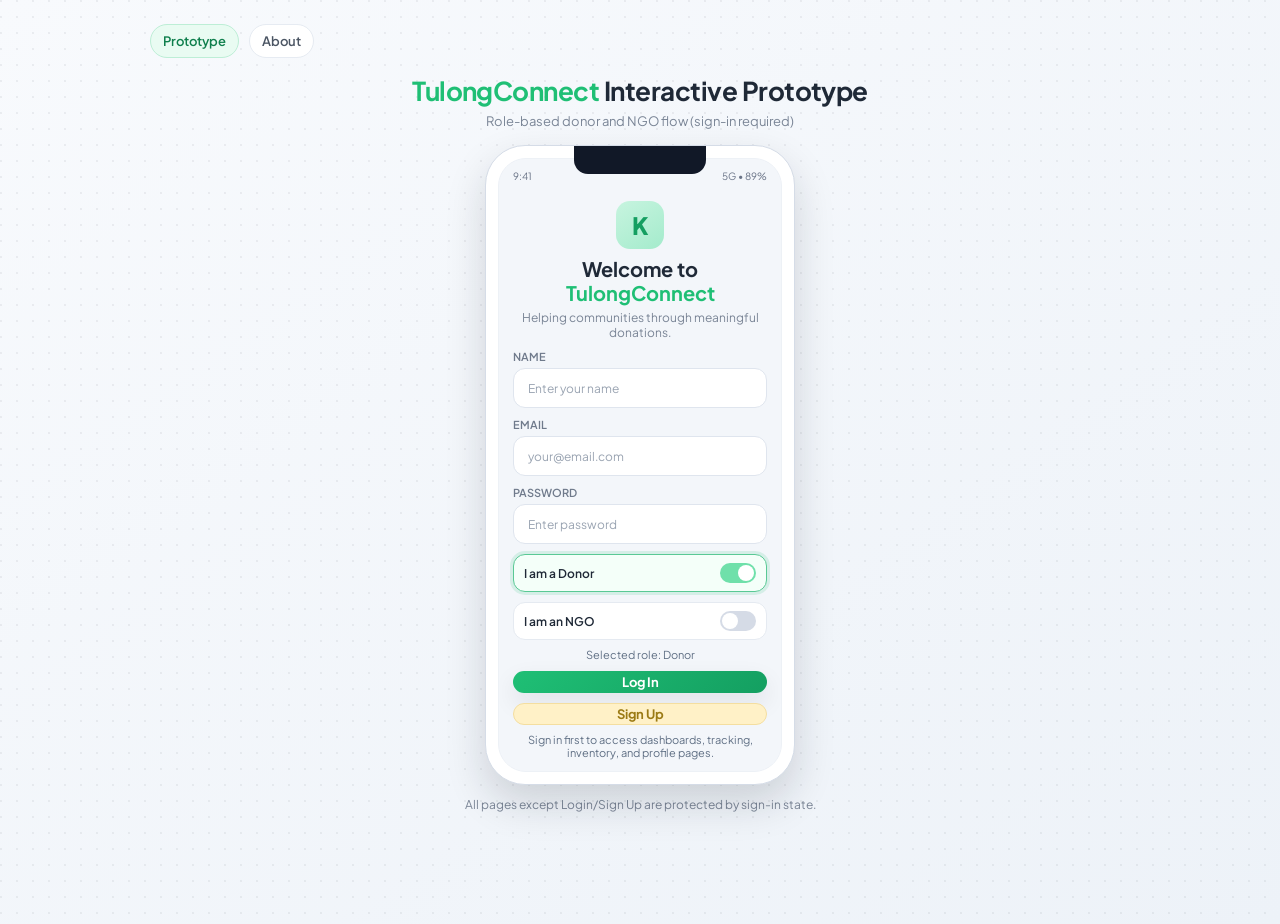
==== index.html @ 1cb025cc "Add files via upload" ====
<!DOCTYPE html>
<html lang="en">
<head>
  <meta charset="UTF-8" />
  <meta name="viewport" content="width=device-width, initial-scale=1.0" />
  <title>TulongConnect Prototype</title>
  <link rel="preconnect" href="https://fonts.googleapis.com" />
  <link rel="preconnect" href="https://fonts.gstatic.com" crossorigin />
  <link href="https://fonts.googleapis.com/css2?family=Plus+Jakarta+Sans:wght@400;500;600;700;800&display=swap" rel="stylesheet" />
  <link rel="stylesheet" href="./style.css" />
</head>
<body>
  <main class="page">
    <div class="top-links">
      <a class="chip active" href="./index.html">Prototype</a>
      <a class="chip" href="./about.html">About</a>
    </div>

    <div class="title">
      <h1><span class="brand">TulongConnect</span> Interactive Prototype</h1>
      <p>Role-based donor and NGO flow (sign-in required)</p>
    </div>

    <section class="stage">
      <div class="phone">
        <div class="screen-wrap">
          <div class="status"><span>9:41</span><span>5G • 89%</span></div>

          <section class="screen active" id="login">
            <div class="header">
              <div class="logo">K</div>
              <h2 class="h2">Welcome to <span class="brand">TulongConnect</span></h2>
              <p class="sub">Helping communities through meaningful donations.</p>
            </div>
            <div class="input"><label>NAME</label><div class="field"><input class="field-input" type="text" placeholder="Enter your name" /></div></div>
            <div class="input"><label>EMAIL</label><div class="field"><input class="field-input" type="email" placeholder="your@email.com" /></div></div>
            <div class="input"><label>PASSWORD</label><div class="field"><input class="field-input" type="password" placeholder="Enter password" /></div></div>
            <a class="toggle-row role-toggle active-role" data-role="donor"><span style="font-size:12px;font-weight:600">I am a Donor</span><span class="switch"></span></a>
            <a class="toggle-row role-toggle" data-role="ngo"><span style="font-size:12px;font-weight:600">I am an NGO</span><span class="switch"></span></a>
            <p class="role-note" id="role-note">Selected role: Donor</p>
            <a class="btn btn-green" id="login-submit">Log In</a>
            <a class="btn btn-yellow nav" data-to="signup">Sign Up</a>
            <p class="role-note">Sign in first to access dashboards, tracking, inventory, and profile pages.</p>
          </section>

          <section class="screen" id="signup">
            <div class="header">
              <div class="logo">+</div>
              <h2 class="h2">Create Account</h2>
              <p class="sub">Join as donor or NGO partner.</p>
            </div>
            <div class="input"><label>ORGANIZATION / FULL NAME</label><div class="field"><input class="field-input" type="text" placeholder="Enter details" /></div></div>
            <div class="input"><label>EMAIL</label><div class="field"><input class="field-input" type="email" placeholder="name@email.com" /></div></div>
            <div class="input"><label>PASSWORD</label><div class="field"><input class="field-input" type="password" placeholder="Create a password" /></div></div>
            <a class="btn btn-green" id="create-donor-account">Create as Donor</a>
            <a class="btn btn-yellow" id="create-ngo-account">Create as NGO</a>
            <a class="btn btn-pink nav" data-to="login">Back to Login</a>
          </section>

          <section class="screen" id="donor-dashboard">
            <div class="top-nav">
              <div><div class="subname">Welcome back, donor</div><div class="name">TulongConnect</div></div>
              <a class="icon nav" data-to="donation-history">📜</a>
            </div>
            <div class="search">🔎 <input class="field-input" type="search" placeholder="Search NGOs or campaigns" /></div>
            <div class="card">
              <div class="row-between"><h3 class="ngo-title">Hope Harbor Foundation</h3><span class="badge">Urgent</span></div>
              <p class="desc">Needs Food Packs and Hygiene Kits.</p>
              <div class="row-between"><span class="desc">Need: Food + Hygiene</span><a class="mini-btn nav" data-to="donation-builder">Donate</a></div>
            </div>
            <div class="card">
              <div class="row-between"><h3 class="ngo-title">CareBridge NGO</h3><span class="badge">Active</span></div>
              <p class="desc">Needs clothes and school supplies.</p>
              <div class="row-between"><span class="desc">Need: Clothes + School</span><a class="mini-btn nav" data-to="donation-builder">Donate</a></div>
            </div>
            <div class="split">
              <a class="btn btn-green nav" data-to="donation-builder">Plan Donation</a>
              <a class="btn btn-yellow nav" data-to="donation-history">Donation History</a>
            </div>
            <div class="bottom-nav">
              <a class="nav-item active nav" data-to="donor-dashboard"><span class="nav-dot">⌂</span><span>Home</span></a>
              <a class="nav-item nav" data-to="donation-history"><span class="nav-dot">♥</span><span>Donations</span></a>
              <a class="nav-item nav" data-to="donor-profile"><span class="nav-dot">◉</span><span>Profile</span></a>
            </div>
          </section>

          <section class="screen" id="donation-builder">
            <div class="top-nav"><div class="name" style="color:#1f2937">Plan Your Donation</div><a class="icon nav" data-to="donor-dashboard">↩</a></div>
            <div class="card">
              <strong style="font-size:12px">Choose NGO</strong>
              <div class="field" style="margin-top:8px"><select class="select-input"><option>Hope Harbor Foundation</option><option>CareBridge NGO</option><option>GreenEarth Relief</option><option>Hands of Care Network</option><option>Unity Outreach Alliance</option></select></div>
            </div>
            <div class="card">
              <strong style="font-size:12px">Categories and Quantity</strong>
              <div class="split" style="margin-top:8px">
                <div class="field"><select class="select-input"><option>Food Packs</option><option>Clothes</option><option>Medical Supplies</option><option>Hygiene Kits</option><option>School Supplies</option><option>Baby Essentials</option></select></div>
                <div class="field"><input class="field-input" type="number" min="1" placeholder="Qty" /></div>
              </div>
              <div class="split" style="margin-top:8px">
                <div class="field"><select class="select-input"><option>Medical Supplies</option><option>Food Packs</option><option>Clothes</option></select></div>
                <div class="field"><input class="field-input" type="number" min="1" placeholder="Qty" /></div>
              </div>
            </div>
            <div class="split">
              <a class="btn btn-yellow nav" data-to="donor-dashboard">Save Draft</a>
              <a class="btn btn-green nav" data-to="donation-history">Submit Donation</a>
            </div>
            <div class="bottom-nav">
              <a class="nav-item nav" data-to="donor-dashboard"><span class="nav-dot">⌂</span><span>Home</span></a>
              <a class="nav-item active nav" data-to="donation-history"><span class="nav-dot">♥</span><span>Donations</span></a>
              <a class="nav-item nav" data-to="donor-profile"><span class="nav-dot">◉</span><span>Profile</span></a>
            </div>
          </section>

          <section class="screen" id="donation-history">
            <div class="top-nav"><div class="name" style="color:#1f2937">Donation History</div><a class="icon nav" data-to="donor-dashboard">↩</a></div>
            <div class="card"><div class="row-between"><strong style="font-size:12px">Total Donations</strong><span class="badge">18 Records</span></div><p class="desc">Recipient, item category, and quantity per donation.</p></div>
            <div class="card"><div class="row-between"><strong style="font-size:11px">Hope Harbor Foundation</strong><span class="badge">Delivered</span></div><p class="desc">Food Packs x25, Hygiene Kits x12</p></div>
            <div class="card"><div class="row-between"><strong style="font-size:11px">CareBridge NGO</strong><span class="badge">In Transit</span></div><p class="desc">Clothes x15, School Supplies x20</p></div>
            <div class="card"><div class="row-between"><strong style="font-size:11px">GreenEarth Relief</strong><span class="badge">Pending</span></div><p class="desc">Medical Supplies x10, Baby Essentials x8</p></div>
            <div class="bottom-nav">
              <a class="nav-item nav" data-to="donor-dashboard"><span class="nav-dot">⌂</span><span>Home</span></a>
              <a class="nav-item active nav" data-to="donation-history"><span class="nav-dot">♥</span><span>Donations</span></a>
              <a class="nav-item nav" data-to="donor-profile"><span class="nav-dot">◉</span><span>Profile</span></a>
            </div>
          </section>

          <section class="screen" id="donor-profile">
            <div class="top-nav"><div class="name" style="color:#1f2937">Donor Profile</div><a class="icon nav logout" data-to="login">⎋</a></div>
            <div class="card"><div class="row-between"><strong style="font-size:13px">Jane Donor</strong><span class="badge">Verified</span></div><p class="desc">jane@email.com</p><p class="desc">Total Donations: 18 • Active: 2</p></div>
            <a class="btn btn-yellow nav" data-to="donation-history">My Donations</a>
            <a class="btn btn-green nav" data-to="donor-dashboard">Back Home</a>
            <div class="bottom-nav">
              <a class="nav-item nav" data-to="donor-dashboard"><span class="nav-dot">⌂</span><span>Home</span></a>
              <a class="nav-item nav" data-to="donation-history"><span class="nav-dot">♥</span><span>Donations</span></a>
              <a class="nav-item active nav" data-to="donor-profile"><span class="nav-dot">◉</span><span>Profile</span></a>
            </div>
          </section>

          <section class="screen" id="ngo-inventory">
            <div class="top-nav"><div class="name" style="color:#1f2937">NGO Inventory</div><a class="icon nav" data-to="ngo-donor-tracker">📊</a></div>
            <div class="card">
              <div class="item-row"><div class="item-icon">🍚</div><div><div class="item-name">Food Packs</div><div class="progress"><div class="fill" style="width:42%"></div></div></div><span class="badge">Low</span></div>
              <div class="item-row"><div class="item-icon">👕</div><div><div class="item-name">Clothes</div><div class="progress"><div class="fill" style="width:63%"></div></div></div><span class="badge">Med</span></div>
              <div class="item-row" style="margin-bottom:0"><div class="item-icon">🩺</div><div><div class="item-name">Medical Supplies</div><div class="progress"><div class="fill" style="width:31%"></div></div></div><span class="badge">Low</span></div>
            </div>
            <a class="btn btn-yellow nav" data-to="ngo-donor-tracker">View Donor Requests</a>
            <a class="btn btn-green nav" data-to="ngo-profile">Update Inventory</a>
            <div class="bottom-nav">
              <a class="nav-item active nav" data-to="ngo-inventory"><span class="nav-dot">⌂</span><span>Home</span></a>
              <a class="nav-item nav" data-to="ngo-donor-tracker"><span class="nav-dot">☰</span><span>Donors</span></a>
              <a class="nav-item nav" data-to="ngo-profile"><span class="nav-dot">◉</span><span>Profile</span></a>
            </div>
          </section>

          <section class="screen" id="ngo-donor-tracker">
            <div class="top-nav"><div class="name" style="color:#1f2937">Donor Requests</div><a class="icon nav" data-to="ngo-inventory">↩</a></div>
            <div class="card"><div class="row-between"><strong style="font-size:12px">Incoming Donations</strong><span class="badge">12 Active</span></div><p class="desc">Donor, pledged items, quantity, and status.</p></div>
            <div class="card"><div class="row-between"><strong style="font-size:11px">Jane Donor</strong><span class="badge">In Transit</span></div><p class="desc">Food Packs x25, Hygiene Kits x12</p></div>
            <div class="card"><div class="row-between"><strong style="font-size:11px">Alex Rivera</strong><span class="badge">Pending</span></div><p class="desc">Medical Supplies x10, Baby Essentials x8</p></div>
            <div class="card"><div class="row-between"><strong style="font-size:11px">Mia Santos</strong><span class="badge">Delivered</span></div><p class="desc">School Supplies x20, Clothes x15</p></div>
            <div class="bottom-nav">
              <a class="nav-item nav" data-to="ngo-inventory"><span class="nav-dot">⌂</span><span>Home</span></a>
              <a class="nav-item active nav" data-to="ngo-donor-tracker"><span class="nav-dot">☰</span><span>Donors</span></a>
              <a class="nav-item nav" data-to="ngo-profile"><span class="nav-dot">◉</span><span>Profile</span></a>
            </div>
          </section>

          <section class="screen" id="ngo-profile">
            <div class="top-nav"><div class="name" style="color:#1f2937">NGO Profile</div><a class="icon nav logout" data-to="login">⎋</a></div>
            <div class="card"><strong style="font-size:13px">Hope Harbor Foundation</strong><p class="desc">Manila, PH • 7 active campaigns</p></div>
            <a class="btn btn-green nav" data-to="ngo-inventory">Inventory</a>
            <a class="btn btn-yellow nav" data-to="ngo-donor-tracker">Donor Requests</a>
            <div class="bottom-nav">
              <a class="nav-item nav" data-to="ngo-inventory"><span class="nav-dot">⌂</span><span>Home</span></a>
              <a class="nav-item nav" data-to="ngo-donor-tracker"><span class="nav-dot">☰</span><span>Donors</span></a>
              <a class="nav-item active nav" data-to="ngo-profile"><span class="nav-dot">◉</span><span>Profile</span></a>
            </div>
          </section>
        </div>
      </div>
      <p class="hint">All pages except Login/Sign Up are protected by sign-in state.</p>
    </section>
  </main>

  <script>
    const screens = [...document.querySelectorAll(".screen")];
    const roleToggles = [...document.querySelectorAll(".role-toggle")];
    const roleNote = document.getElementById("role-note");
    const loginSubmit = document.getElementById("login-submit");
    const createDonorAccount = document.getElementById("create-donor-account");
    const createNgoAccount = document.getElementById("create-ngo-account");
    let selectedRole = "donor";
    let isAuthenticated = false;
    const publicScreens = new Set(["login", "signup"]);

    function setRole(role) {
      selectedRole = role;
      roleToggles.forEach((t) => t.classList.toggle("active-role", t.dataset.role === role));
      roleNote.textContent = `Selected role: ${role === "ngo" ? "NGO" : "Donor"}`;
    }

    function showScreen(id) {
      if (!isAuthenticated && !publicScreens.has(id)) id = "login";
      const target = document.getElementById(id);
      if (!target) return;
      screens.forEach((s) => s.classList.toggle("active", s === target));
    }

    document.querySelectorAll(".nav").forEach((item) => {
      item.addEventListener("click", (e) => {
        e.preventDefault();
        if (item.classList.contains("logout")) {
          isAuthenticated = false;
          setRole("donor");
        }
        showScreen(item.dataset.to);
      });
    });

    roleToggles.forEach((toggle) => {
      toggle.addEventListener("click", (e) => {
        e.preventDefault();
        setRole(toggle.dataset.role);
      });
    });

    loginSubmit.addEventListener("click", (e) => {
      e.preventDefault();
      isAuthenticated = true;
      showScreen(selectedRole === "ngo" ? "ngo-inventory" : "donor-dashboard");
    });

    createDonorAccount.addEventListener("click", (e) => {
      e.preventDefault();
      isAuthenticated = true;
      setRole("donor");
      showScreen("donor-dashboard");
    });

    createNgoAccount.addEventListener("click", (e) => {
      e.preventDefault();
      isAuthenticated = true;
      setRole("ngo");
      showScreen("ngo-inventory");
    });

    setRole("donor");
  </script>
</body>
</html>
---- style.css ----
:root {
  --green: #1fbf75;
  --green-dark: #149f61;
  --pink: #f35bb6;
  --pink-dark: #de41a1;
  --yellow-bg: #fff1c7;
  --yellow-border: #f4dea0;
  --bg: #f3f6fa;
  --text: #1f2937;
  --muted: #7a8596;
  --card: #fff;
  --line: #e6ebf2;
  --shadow-soft: 0 10px 24px rgba(17, 24, 39, 0.09);
  --shadow-phone: 0 18px 40px rgba(17, 24, 39, 0.16);
}

* { box-sizing: border-box; }

body {
  margin: 0;
  min-height: 100vh;
  font-family: "Plus Jakarta Sans", system-ui, -apple-system, Segoe UI, sans-serif;
  background:
    radial-gradient(circle at 1px 1px, rgba(15, 23, 42, 0.06) 1px, transparent 0) 0 0 / 16px 16px,
    linear-gradient(145deg, #f8fafd, #edf2f8);
  color: var(--text);
}

.page {
  width: min(980px, 92vw);
  margin: 24px auto 40px;
}

.top-links {
  display: flex;
  gap: 10px;
  margin-bottom: 16px;
}

.chip {
  text-decoration: none;
  border: 1px solid var(--line);
  padding: 8px 12px;
  border-radius: 999px;
  color: #4b5563;
  background: #fff;
  font-size: 13px;
  font-weight: 600;
}

.chip.active {
  color: #0f7f4d;
  background: #e9fbf2;
  border-color: #bdeed6;
}

.title {
  text-align: center;
  margin-bottom: 16px;
}

.title h1 {
  margin: 0;
  font-size: 26px;
  letter-spacing: -0.02em;
}

.title p {
  margin: 6px 0 0;
  color: var(--muted);
  font-size: 13px;
}

.brand { color: var(--green); }

.stage {
  width: min(100%, 420px);
  margin: 0 auto;
  text-align: center;
}

.phone {
  width: 310px;
  height: 640px;
  margin: 0 auto;
  border: 1.5px solid #d5dce7;
  border-radius: 40px;
  padding: 12px;
  background: #fff;
  box-shadow: var(--shadow-phone);
  position: relative;
  overflow: hidden;
  text-align: left;
}

.phone::before {
  content: "";
  position: absolute;
  top: 0;
  left: 50%;
  transform: translateX(-50%);
  width: 132px;
  height: 28px;
  border-radius: 0 0 14px 14px;
  background: #111827;
  z-index: 20;
}

.screen-wrap {
  width: 100%;
  height: 100%;
  border-radius: 28px;
  overflow: hidden;
  border: 1px solid #edf1f6;
  background: var(--bg);
  position: relative;
}

.status {
  height: 28px;
  font-size: 10px;
  color: #697386;
  display: flex;
  justify-content: space-between;
  align-items: flex-end;
  padding: 0 14px 5px;
}

.screen {
  position: absolute;
  inset: 28px 0 0;
  padding: 12px 14px;
  display: none;
  flex-direction: column;
  gap: 10px;
  height: calc(100% - 28px);
  animation: screenIn 0.22s ease;
}

.screen.active { display: flex; }

@keyframes screenIn {
  from { opacity: 0; transform: translateY(6px); }
  to { opacity: 1; transform: translateY(0); }
}

.top-nav,
.card {
  background: #fff;
  border: 1px solid var(--line);
  border-radius: 14px;
  box-shadow: var(--shadow-soft);
}

.top-nav {
  padding: 10px 12px;
  display: flex;
  justify-content: space-between;
  align-items: center;
}

.name { font-size: 14px; font-weight: 800; color: var(--green); }
.subname { font-size: 10px; color: var(--muted); }

.icon {
  width: 28px;
  height: 28px;
  border-radius: 10px;
  display: grid;
  place-items: center;
  background: #f0f5fb;
  border: 1px solid #e4ebf4;
  color: #5f6d82;
  text-decoration: none;
  font-size: 12px;
}

.header { text-align: center; margin-top: 2px; }
.logo {
  width: 48px;
  height: 48px;
  border-radius: 14px;
  display: grid;
  place-items: center;
  margin: 0 auto 8px;
  font-weight: 800;
  font-size: 24px;
  color: var(--green-dark);
  background: linear-gradient(145deg, #c7f4df, #a4ebcc);
}

.h2 { margin: 0; font-size: 20px; line-height: 1.2; }
.sub { margin: 5px 0 0; font-size: 12px; color: var(--muted); }

.input { display: flex; flex-direction: column; gap: 5px; }
.input label { font-size: 11px; font-weight: 600; color: #6f7a8b; }

.field,
.search {
  height: 40px;
  border-radius: 12px;
  border: 1px solid #dfe5ee;
  background: #fff;
  color: #9aa4b2;
  padding: 0 12px;
  display: flex;
  align-items: center;
  font-size: 12px;
}

.search {
  gap: 8px;
  border-color: #e3e8f0;
}

.field-input,
.select-input {
  width: 100%;
  height: 100%;
  border: none;
  outline: none;
  background: transparent;
  font: inherit;
  color: #334155;
}

.field-input::placeholder { color: #9aa4b2; }
.select-input { appearance: none; }

.toggle-row {
  border-radius: 12px;
  border: 1px solid #e5eaf1;
  background: #fff;
  padding: 8px 10px;
  display: flex;
  justify-content: space-between;
  align-items: center;
  text-decoration: none;
  color: inherit;
  cursor: pointer;
  transition: 0.2s ease;
}

.toggle-row:hover {
  border-color: #8adfba;
  box-shadow: 0 0 0 3px rgba(31, 191, 117, 0.12);
}

.toggle-row.active-role {
  border-color: #59c995;
  background: #f4fff9;
  box-shadow: 0 0 0 3px rgba(31, 191, 117, 0.14);
}

.switch {
  width: 36px;
  height: 20px;
  border-radius: 20px;
  background: #d5dbe6;
  position: relative;
}

.switch::after {
  content: "";
  width: 16px;
  height: 16px;
  border-radius: 50%;
  background: #fff;
  position: absolute;
  top: 2px;
  left: 2px;
}

.toggle-row.active-role .switch { background: #6fe0aa; }
.toggle-row.active-role .switch::after { left: 18px; }

.card { padding: 11px; }
.row-between { display: flex; justify-content: space-between; align-items: center; gap: 8px; }
.desc { margin: 4px 0; color: var(--muted); font-size: 11px; line-height: 1.35; }
.ngo-title { margin: 0; font-size: 12px; font-weight: 700; }

.badge {
  border-radius: 999px;
  padding: 4px 8px;
  font-size: 10px;
  font-weight: 700;
  color: #157247;
  background: #d6f5e6;
}

.btn,
.mini-btn,
.edit-btn,
.nav-item {
  text-decoration: none;
  cursor: pointer;
}

.btn {
  height: 42px;
  border-radius: 12px;
  display: flex;
  align-items: center;
  justify-content: center;
  font-size: 13px;
  font-weight: 700;
  border: none;
  color: #fff;
  box-shadow: var(--shadow-soft);
}

.btn-green { background: linear-gradient(135deg, var(--green), var(--green-dark)); }
.btn-pink { background: linear-gradient(135deg, var(--pink), var(--pink-dark)); }
.btn-yellow {
  background: var(--yellow-bg);
  color: #9b7a14;
  border: 1px solid var(--yellow-border);
  box-shadow: none;
}

.split { display: grid; grid-template-columns: 1fr 1fr; gap: 8px; }

.mini-btn {
  height: 30px;
  border-radius: 10px;
  padding: 0 12px;
  display: inline-flex;
  align-items: center;
  font-size: 11px;
  font-weight: 700;
  color: #af2d79;
  background: #fce0f0;
}

.progress {
  height: 8px;
  border-radius: 999px;
  background: #e9edf3;
  overflow: hidden;
}

.fill {
  height: 100%;
  background: linear-gradient(90deg, var(--green), #5de3ad);
}

.item-row {
  display: grid;
  grid-template-columns: 26px 1fr auto;
  gap: 8px;
  align-items: center;
  margin-bottom: 9px;
}

.item-icon {
  width: 26px;
  height: 26px;
  border-radius: 8px;
  display: grid;
  place-items: center;
  background: #ffe9f6;
  color: #af2d79;
  font-size: 13px;
}

.item-name { font-size: 11px; font-weight: 700; margin-bottom: 4px; }

.bottom-nav {
  margin-top: auto;
  background: #fff;
  border: 1px solid #edf1f6;
  border-radius: 14px;
  box-shadow: var(--shadow-soft);
  height: 58px;
  display: grid;
  grid-template-columns: repeat(3, 1fr);
  align-items: center;
  text-align: center;
  font-size: 10px;
  color: #7b8593;
}

.nav-item {
  color: inherit;
  display: flex;
  flex-direction: column;
  align-items: center;
  gap: 3px;
  font-weight: 600;
}

.nav-item.active { color: #15985d; }

.nav-dot {
  width: 17px;
  height: 17px;
  border-radius: 6px;
  border: 1px solid #dce4ee;
  background: #f5f8fc;
  display: grid;
  place-items: center;
  font-size: 9px;
}

.role-note { font-size: 11px; color: #5f6f84; text-align: center; margin: -2px 0 0; }
.hint { margin-top: 12px; font-size: 12px; color: var(--muted); text-align: center; }

.about-card {
  background: #fff;
  border: 1px solid var(--line);
  border-radius: 16px;
  box-shadow: var(--shadow-soft);
  padding: 18px;
  line-height: 1.6;
}

ul { margin: 8px 0 0 18px; }
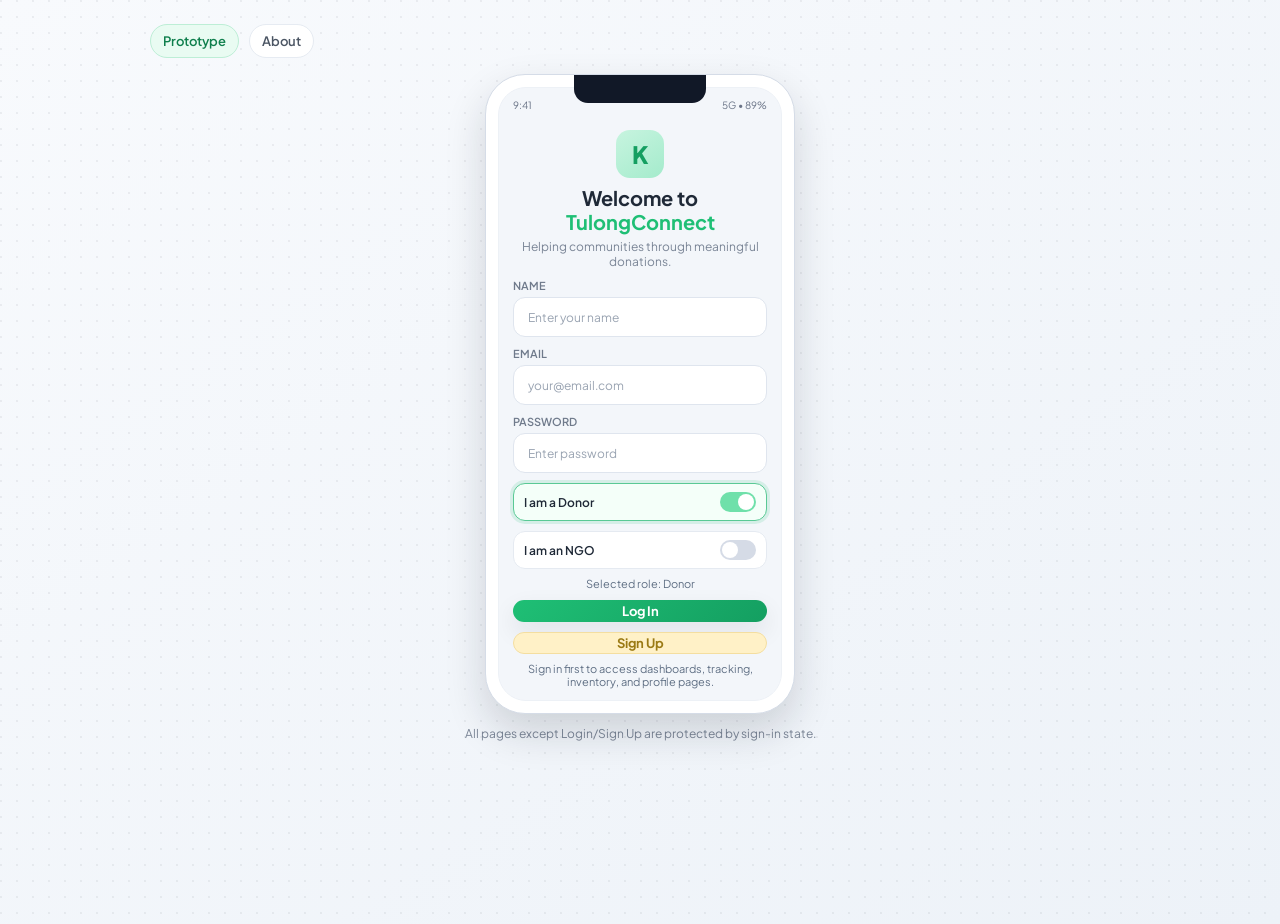
==== commit e9625bab: "index.html" ====
--- a/index.html
+++ b/index.html
@@ -16,11 +16,6 @@
       <a class="chip" href="./about.html">About</a>
     </div>
 
-    <div class="title">
-      <h1><span class="brand">TulongConnect</span> Interactive Prototype</h1>
-      <p>Role-based donor and NGO flow (sign-in required)</p>
-    </div>
-
     <section class="stage">
       <div class="phone">
         <div class="screen-wrap">
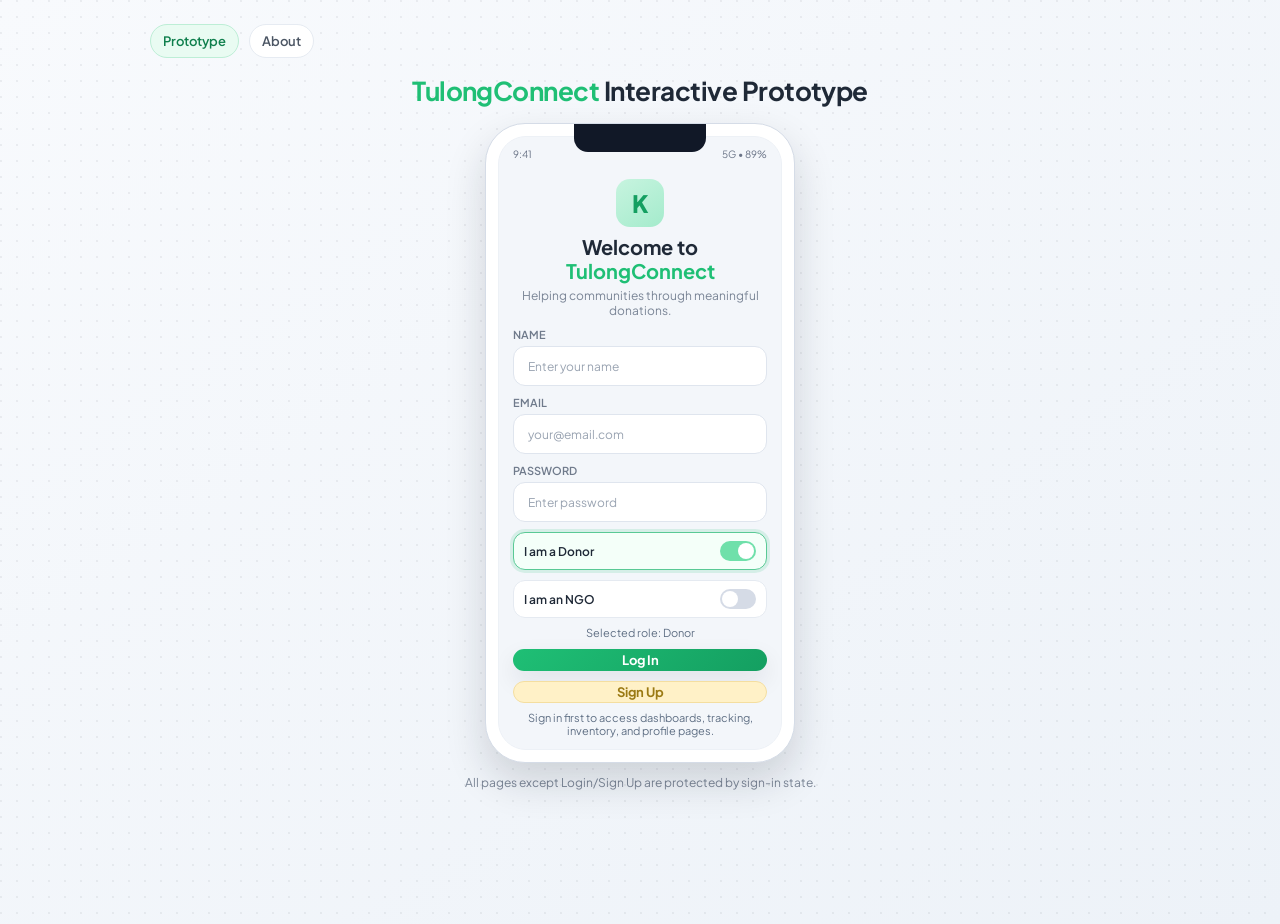
==== commit 46055dca: "index.html" ====
--- a/index.html
+++ b/index.html
@@ -16,6 +16,10 @@
       <a class="chip" href="./about.html">About</a>
     </div>
 
+        <div class="title">
+      <h1><span class="brand">TulongConnect</span> Interactive Prototype</h1>
+        </div>
+
     <section class="stage">
       <div class="phone">
         <div class="screen-wrap">
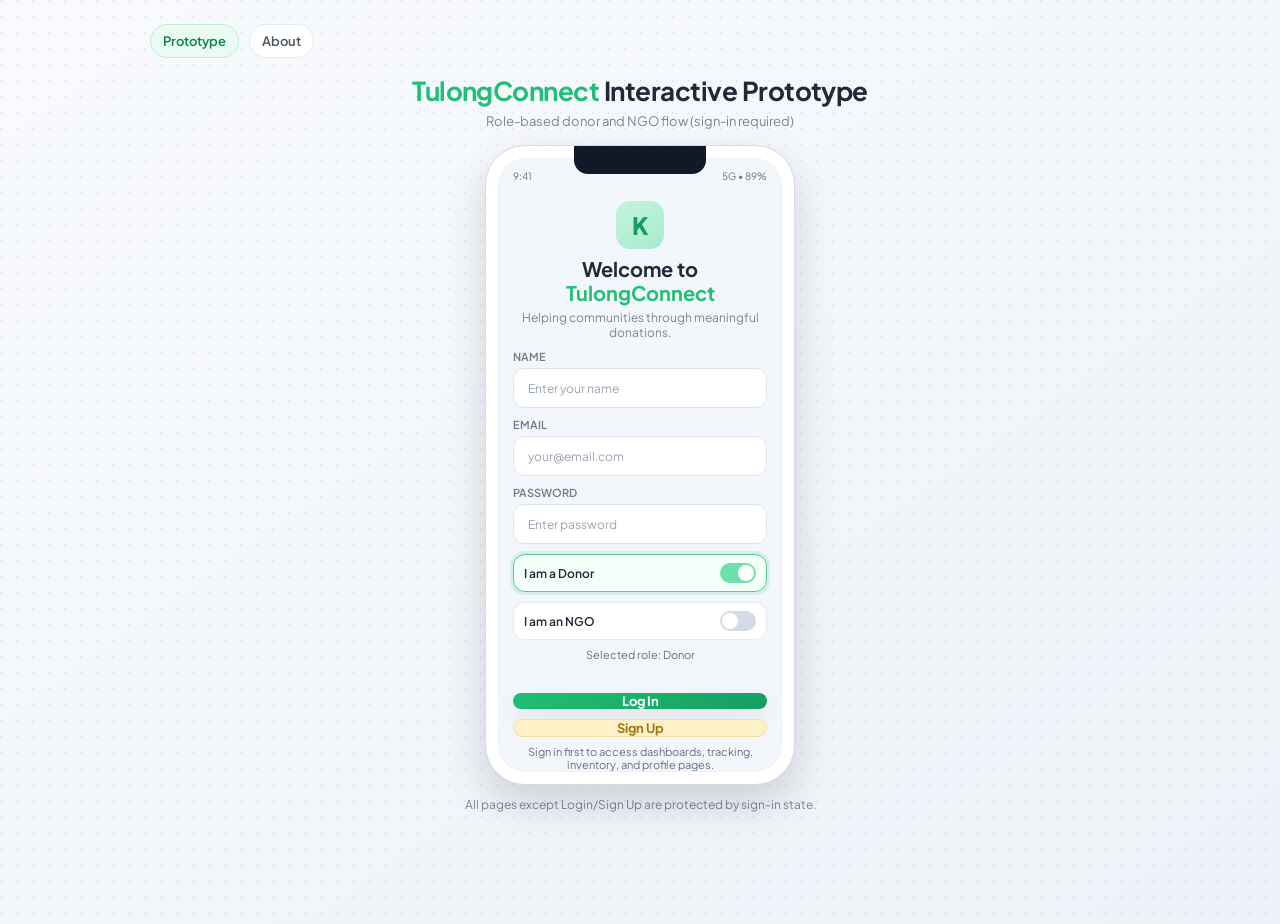
==== commit 15ece478: "Add files via upload" ====
--- a/index.html
+++ b/index.html
@@ -16,9 +16,10 @@
       <a class="chip" href="./about.html">About</a>
     </div>
 
-        <div class="title">
+    <div class="title">
       <h1><span class="brand">TulongConnect</span> Interactive Prototype</h1>
-        </div>
+      <p>Role-based donor and NGO flow (sign-in required)</p>
+    </div>
 
     <section class="stage">
       <div class="phone">
@@ -31,12 +32,13 @@
               <h2 class="h2">Welcome to <span class="brand">TulongConnect</span></h2>
               <p class="sub">Helping communities through meaningful donations.</p>
             </div>
-            <div class="input"><label>NAME</label><div class="field"><input class="field-input" type="text" placeholder="Enter your name" /></div></div>
-            <div class="input"><label>EMAIL</label><div class="field"><input class="field-input" type="email" placeholder="your@email.com" /></div></div>
-            <div class="input"><label>PASSWORD</label><div class="field"><input class="field-input" type="password" placeholder="Enter password" /></div></div>
+            <div class="input"><label>NAME</label><div class="field"><input class="field-input" id="login-name" type="text" placeholder="Enter your name" /></div></div>
+            <div class="input"><label>EMAIL</label><div class="field"><input class="field-input" id="login-email" type="email" placeholder="your@email.com" /></div></div>
+            <div class="input"><label>PASSWORD</label><div class="field"><input class="field-input" id="login-password" type="password" placeholder="Enter password" /></div></div>
             <a class="toggle-row role-toggle active-role" data-role="donor"><span style="font-size:12px;font-weight:600">I am a Donor</span><span class="switch"></span></a>
             <a class="toggle-row role-toggle" data-role="ngo"><span style="font-size:12px;font-weight:600">I am an NGO</span><span class="switch"></span></a>
             <p class="role-note" id="role-note">Selected role: Donor</p>
+            <p class="input-error" id="login-error"></p>
             <a class="btn btn-green" id="login-submit">Log In</a>
             <a class="btn btn-yellow nav" data-to="signup">Sign Up</a>
             <p class="role-note">Sign in first to access dashboards, tracking, inventory, and profile pages.</p>
@@ -48,9 +50,10 @@
               <h2 class="h2">Create Account</h2>
               <p class="sub">Join as donor or NGO partner.</p>
             </div>
-            <div class="input"><label>ORGANIZATION / FULL NAME</label><div class="field"><input class="field-input" type="text" placeholder="Enter details" /></div></div>
-            <div class="input"><label>EMAIL</label><div class="field"><input class="field-input" type="email" placeholder="name@email.com" /></div></div>
-            <div class="input"><label>PASSWORD</label><div class="field"><input class="field-input" type="password" placeholder="Create a password" /></div></div>
+            <div class="input"><label>ORGANIZATION / FULL NAME</label><div class="field"><input class="field-input" id="signup-name" type="text" placeholder="Enter details" /></div></div>
+            <div class="input"><label>EMAIL</label><div class="field"><input class="field-input" id="signup-email" type="email" placeholder="name@email.com" /></div></div>
+            <div class="input"><label>PASSWORD</label><div class="field"><input class="field-input" id="signup-password" type="password" placeholder="Create a password" /></div></div>
+            <p class="input-error" id="signup-error"></p>
             <a class="btn btn-green" id="create-donor-account">Create as Donor</a>
             <a class="btn btn-yellow" id="create-ngo-account">Create as NGO</a>
             <a class="btn btn-pink nav" data-to="login">Back to Login</a>
@@ -59,7 +62,11 @@
           <section class="screen" id="donor-dashboard">
             <div class="top-nav">
               <div><div class="subname">Welcome back, donor</div><div class="name">TulongConnect</div></div>
-              <a class="icon nav" data-to="donation-history">📜</a>
+              <div class="top-actions">
+                <a class="icon nav" data-to="donation-history" title="History">📜</a>
+                <a class="icon switch-account" title="Switch Account">⇄</a>
+                <a class="icon logout" title="Log Out">⎋</a>
+              </div>
             </div>
             <div class="search">🔎 <input class="field-input" type="search" placeholder="Search NGOs or campaigns" /></div>
             <div class="card">
@@ -125,10 +132,29 @@
           </section>
 
           <section class="screen" id="donor-profile">
-            <div class="top-nav"><div class="name" style="color:#1f2937">Donor Profile</div><a class="icon nav logout" data-to="login">⎋</a></div>
+            <div class="top-nav">
+              <div class="name" style="color:#1f2937">Donor Profile</div>
+              <div class="top-actions">
+                <a class="icon switch-account" title="Switch Account">⇄</a>
+                <a class="icon logout" title="Log Out">⎋</a>
+              </div>
+            </div>
             <div class="card"><div class="row-between"><strong style="font-size:13px">Jane Donor</strong><span class="badge">Verified</span></div><p class="desc">jane@email.com</p><p class="desc">Total Donations: 18 • Active: 2</p></div>
-            <a class="btn btn-yellow nav" data-to="donation-history">My Donations</a>
-            <a class="btn btn-green nav" data-to="donor-dashboard">Back Home</a>
+            <div class="split">
+              <a class="btn btn-yellow nav" data-to="donation-history">My Donations</a>
+              <a class="btn btn-green nav" data-to="donation-builder">Plan Donation</a>
+            </div>
+            <div class="split">
+              <a class="btn btn-pink nav" data-to="donor-dashboard">Back Home</a>
+              <a class="btn btn-green nav" data-to="donation-history">Track Latest</a>
+            </div>
+            <div class="card">
+              <strong style="font-size:12px">Quick Navigation</strong>
+              <div class="split" style="margin-top:8px">
+                <a class="btn btn-yellow nav" data-to="donor-dashboard">Dashboard</a>
+                <a class="btn btn-yellow nav" data-to="donation-builder">Donation Form</a>
+              </div>
+            </div>
             <div class="bottom-nav">
               <a class="nav-item nav" data-to="donor-dashboard"><span class="nav-dot">⌂</span><span>Home</span></a>
               <a class="nav-item nav" data-to="donation-history"><span class="nav-dot">♥</span><span>Donations</span></a>
@@ -137,7 +163,14 @@
           </section>
 
           <section class="screen" id="ngo-inventory">
-            <div class="top-nav"><div class="name" style="color:#1f2937">NGO Inventory</div><a class="icon nav" data-to="ngo-donor-tracker">📊</a></div>
+            <div class="top-nav">
+              <div class="name" style="color:#1f2937">NGO Inventory</div>
+              <div class="top-actions">
+                <a class="icon nav" data-to="ngo-donor-tracker" title="Tracker">📊</a>
+                <a class="icon switch-account" title="Switch Account">⇄</a>
+                <a class="icon logout" title="Log Out">⎋</a>
+              </div>
+            </div>
             <div class="card">
               <div class="item-row"><div class="item-icon">🍚</div><div><div class="item-name">Food Packs</div><div class="progress"><div class="fill" style="width:42%"></div></div></div><span class="badge">Low</span></div>
               <div class="item-row"><div class="item-icon">👕</div><div><div class="item-name">Clothes</div><div class="progress"><div class="fill" style="width:63%"></div></div></div><span class="badge">Med</span></div>
@@ -166,7 +199,13 @@
           </section>
 
           <section class="screen" id="ngo-profile">
-            <div class="top-nav"><div class="name" style="color:#1f2937">NGO Profile</div><a class="icon nav logout" data-to="login">⎋</a></div>
+            <div class="top-nav">
+              <div class="name" style="color:#1f2937">NGO Profile</div>
+              <div class="top-actions">
+                <a class="icon switch-account" title="Switch Account">⇄</a>
+                <a class="icon logout" title="Log Out">⎋</a>
+              </div>
+            </div>
             <div class="card"><strong style="font-size:13px">Hope Harbor Foundation</strong><p class="desc">Manila, PH • 7 active campaigns</p></div>
             <a class="btn btn-green nav" data-to="ngo-inventory">Inventory</a>
             <a class="btn btn-yellow nav" data-to="ngo-donor-tracker">Donor Requests</a>
@@ -189,9 +228,42 @@
     const loginSubmit = document.getElementById("login-submit");
     const createDonorAccount = document.getElementById("create-donor-account");
     const createNgoAccount = document.getElementById("create-ngo-account");
+    const loginName = document.getElementById("login-name");
+    const loginEmail = document.getElementById("login-email");
+    const loginPassword = document.getElementById("login-password");
+    const signupName = document.getElementById("signup-name");
+    const signupEmail = document.getElementById("signup-email");
+    const signupPassword = document.getElementById("signup-password");
+    const loginError = document.getElementById("login-error");
+    const signupError = document.getElementById("signup-error");
     let selectedRole = "donor";
     let isAuthenticated = false;
     const publicScreens = new Set(["login", "signup"]);
+
+    function isValidEmail(email) {
+      return /^\S+@\S+\.\S+$/.test(email);
+    }
+
+    function clearErrors() {
+      loginError.textContent = "";
+      signupError.textContent = "";
+    }
+
+    function validateAuthFields(nameEl, emailEl, passEl, errorEl) {
+      const name = nameEl.value.trim();
+      const email = emailEl.value.trim();
+      const password = passEl.value;
+      if (!name || !email || !password) {
+        errorEl.textContent = "Please fill in name, email, and password.";
+        return false;
+      }
+      if (!isValidEmail(email)) {
+        errorEl.textContent = "Please enter a valid email address.";
+        return false;
+      }
+      errorEl.textContent = "";
+      return true;
+    }
 
     function setRole(role) {
       selectedRole = role;
@@ -210,6 +282,7 @@
       item.addEventListener("click", (e) => {
         e.preventDefault();
         if (item.classList.contains("logout")) {
+          clearErrors();
           isAuthenticated = false;
           setRole("donor");
         }
@@ -217,6 +290,25 @@
       });
     });
 
+    document.querySelectorAll(".switch-account").forEach((item) => {
+      item.addEventListener("click", (e) => {
+        e.preventDefault();
+        clearErrors();
+        isAuthenticated = false;
+        showScreen("login");
+      });
+    });
+
+    document.querySelectorAll(".logout").forEach((item) => {
+      item.addEventListener("click", (e) => {
+        e.preventDefault();
+        clearErrors();
+        isAuthenticated = false;
+        setRole("donor");
+        showScreen("login");
+      });
+    });
+
     roleToggles.forEach((toggle) => {
       toggle.addEventListener("click", (e) => {
         e.preventDefault();
@@ -226,12 +318,14 @@
 
     loginSubmit.addEventListener("click", (e) => {
       e.preventDefault();
+      if (!validateAuthFields(loginName, loginEmail, loginPassword, loginError)) return;
       isAuthenticated = true;
       showScreen(selectedRole === "ngo" ? "ngo-inventory" : "donor-dashboard");
     });
 
     createDonorAccount.addEventListener("click", (e) => {
       e.preventDefault();
+      if (!validateAuthFields(signupName, signupEmail, signupPassword, signupError)) return;
       isAuthenticated = true;
       setRole("donor");
       showScreen("donor-dashboard");
@@ -239,6 +333,7 @@
 
     createNgoAccount.addEventListener("click", (e) => {
       e.preventDefault();
+      if (!validateAuthFields(signupName, signupEmail, signupPassword, signupError)) return;
       isAuthenticated = true;
       setRole("ngo");
       showScreen("ngo-inventory");
--- a/style.css
+++ b/style.css
@@ -8,22 +8,24 @@
   --bg: #f3f6fa;
   --text: #1f2937;
   --muted: #7a8596;
-  --card: #fff;
   --line: #e6ebf2;
+  --card: #ffffff;
   --shadow-soft: 0 10px 24px rgba(17, 24, 39, 0.09);
   --shadow-phone: 0 18px 40px rgba(17, 24, 39, 0.16);
 }
 
-* { box-sizing: border-box; }
+* {
+  box-sizing: border-box;
+}
 
 body {
   margin: 0;
   min-height: 100vh;
   font-family: "Plus Jakarta Sans", system-ui, -apple-system, Segoe UI, sans-serif;
+  color: var(--text);
   background:
     radial-gradient(circle at 1px 1px, rgba(15, 23, 42, 0.06) 1px, transparent 0) 0 0 / 16px 16px,
     linear-gradient(145deg, #f8fafd, #edf2f8);
-  color: var(--text);
 }
 
 .page {
@@ -40,17 +42,17 @@
 .chip {
   text-decoration: none;
   border: 1px solid var(--line);
+  border-radius: 999px;
+  background: #fff;
+  color: #4b5563;
   padding: 8px 12px;
-  border-radius: 999px;
-  color: #4b5563;
-  background: #fff;
   font-size: 13px;
   font-weight: 600;
 }
 
 .chip.active {
+  background: #e9fbf2;
   color: #0f7f4d;
-  background: #e9fbf2;
   border-color: #bdeed6;
 }
 
@@ -71,7 +73,9 @@
   font-size: 13px;
 }
 
-.brand { color: var(--green); }
+.brand {
+  color: var(--green);
+}
 
 .stage {
   width: min(100%, 420px);
@@ -85,9 +89,9 @@
   margin: 0 auto;
   border: 1.5px solid #d5dce7;
   border-radius: 40px;
+  background: #fff;
+  box-shadow: var(--shadow-phone);
   padding: 12px;
-  background: #fff;
-  box-shadow: var(--shadow-phone);
   position: relative;
   overflow: hidden;
   text-align: left;
@@ -103,7 +107,7 @@
   height: 28px;
   border-radius: 0 0 14px 14px;
   background: #111827;
-  z-index: 20;
+  z-index: 5;
 }
 
 .screen-wrap {
@@ -129,24 +133,32 @@
 .screen {
   position: absolute;
   inset: 28px 0 0;
+  height: calc(100% - 28px);
   padding: 12px 14px;
   display: none;
   flex-direction: column;
   gap: 10px;
-  height: calc(100% - 28px);
   animation: screenIn 0.22s ease;
 }
 
-.screen.active { display: flex; }
+.screen.active {
+  display: flex;
+}
 
 @keyframes screenIn {
-  from { opacity: 0; transform: translateY(6px); }
-  to { opacity: 1; transform: translateY(0); }
+  from {
+    opacity: 0;
+    transform: translateY(6px);
+  }
+  to {
+    opacity: 1;
+    transform: translateY(0);
+  }
 }
 
 .top-nav,
 .card {
-  background: #fff;
+  background: var(--card);
   border: 1px solid var(--line);
   border-radius: 14px;
   box-shadow: var(--shadow-soft);
@@ -159,41 +171,76 @@
   align-items: center;
 }
 
-.name { font-size: 14px; font-weight: 800; color: var(--green); }
-.subname { font-size: 10px; color: var(--muted); }
+.name {
+  font-size: 14px;
+  font-weight: 800;
+  color: var(--green);
+}
+
+.subname {
+  font-size: 10px;
+  color: var(--muted);
+}
 
 .icon {
   width: 28px;
   height: 28px;
   border-radius: 10px;
-  display: grid;
-  place-items: center;
+  border: 1px solid #e4ebf4;
   background: #f0f5fb;
-  border: 1px solid #e4ebf4;
   color: #5f6d82;
   text-decoration: none;
+  display: grid;
+  place-items: center;
   font-size: 12px;
 }
 
-.header { text-align: center; margin-top: 2px; }
+.top-actions {
+  display: inline-flex;
+  gap: 6px;
+}
+
+.header {
+  text-align: center;
+  margin-top: 2px;
+}
+
 .logo {
   width: 48px;
   height: 48px;
   border-radius: 14px;
+  margin: 0 auto 8px;
   display: grid;
   place-items: center;
-  margin: 0 auto 8px;
+  font-size: 24px;
   font-weight: 800;
-  font-size: 24px;
   color: var(--green-dark);
   background: linear-gradient(145deg, #c7f4df, #a4ebcc);
 }
 
-.h2 { margin: 0; font-size: 20px; line-height: 1.2; }
-.sub { margin: 5px 0 0; font-size: 12px; color: var(--muted); }
-
-.input { display: flex; flex-direction: column; gap: 5px; }
-.input label { font-size: 11px; font-weight: 600; color: #6f7a8b; }
+.h2 {
+  margin: 0;
+  font-size: 20px;
+  line-height: 1.2;
+}
+
+.sub {
+  margin: 5px 0 0;
+  color: var(--muted);
+  font-size: 12px;
+}
+
+.input {
+  display: flex;
+  flex-direction: column;
+  gap: 5px;
+}
+
+.input label {
+  font-size: 11px;
+  font-weight: 600;
+  color: #6f7a8b;
+}
 
 .field,
 .search {
@@ -224,21 +271,26 @@
   color: #334155;
 }
 
-.field-input::placeholder { color: #9aa4b2; }
-.select-input { appearance: none; }
+.field-input::placeholder {
+  color: #9aa4b2;
+}
+
+.select-input {
+  appearance: none;
+}
 
 .toggle-row {
   border-radius: 12px;
   border: 1px solid #e5eaf1;
   background: #fff;
+  color: inherit;
+  text-decoration: none;
   padding: 8px 10px;
   display: flex;
   justify-content: space-between;
   align-items: center;
-  text-decoration: none;
-  color: inherit;
   cursor: pointer;
-  transition: 0.2s ease;
+  transition: border-color 0.2s ease, box-shadow 0.2s ease;
 }
 
 .toggle-row:hover {
@@ -267,30 +319,53 @@
   border-radius: 50%;
   background: #fff;
   position: absolute;
+  left: 2px;
   top: 2px;
-  left: 2px;
-}
-
-.toggle-row.active-role .switch { background: #6fe0aa; }
-.toggle-row.active-role .switch::after { left: 18px; }
-
-.card { padding: 11px; }
-.row-between { display: flex; justify-content: space-between; align-items: center; gap: 8px; }
-.desc { margin: 4px 0; color: var(--muted); font-size: 11px; line-height: 1.35; }
-.ngo-title { margin: 0; font-size: 12px; font-weight: 700; }
+}
+
+.toggle-row.active-role .switch {
+  background: #6fe0aa;
+}
+
+.toggle-row.active-role .switch::after {
+  left: 18px;
+}
+
+.card {
+  padding: 11px;
+}
+
+.row-between {
+  display: flex;
+  justify-content: space-between;
+  align-items: center;
+  gap: 8px;
+}
+
+.ngo-title {
+  margin: 0;
+  font-size: 12px;
+  font-weight: 700;
+}
+
+.desc {
+  margin: 4px 0;
+  color: var(--muted);
+  font-size: 11px;
+  line-height: 1.35;
+}
 
 .badge {
   border-radius: 999px;
+  background: #d6f5e6;
+  color: #157247;
   padding: 4px 8px;
   font-size: 10px;
   font-weight: 700;
-  color: #157247;
-  background: #d6f5e6;
 }
 
 .btn,
 .mini-btn,
-.edit-btn,
 .nav-item {
   text-decoration: none;
   cursor: pointer;
@@ -304,13 +379,18 @@
   justify-content: center;
   font-size: 13px;
   font-weight: 700;
-  border: none;
   color: #fff;
   box-shadow: var(--shadow-soft);
 }
 
-.btn-green { background: linear-gradient(135deg, var(--green), var(--green-dark)); }
-.btn-pink { background: linear-gradient(135deg, var(--pink), var(--pink-dark)); }
+.btn-green {
+  background: linear-gradient(135deg, var(--green), var(--green-dark));
+}
+
+.btn-pink {
+  background: linear-gradient(135deg, var(--pink), var(--pink-dark));
+}
+
 .btn-yellow {
   background: var(--yellow-bg);
   color: #9b7a14;
@@ -318,18 +398,22 @@
   box-shadow: none;
 }
 
-.split { display: grid; grid-template-columns: 1fr 1fr; gap: 8px; }
+.split {
+  display: grid;
+  grid-template-columns: 1fr 1fr;
+  gap: 8px;
+}
 
 .mini-btn {
   height: 30px;
   border-radius: 10px;
+  background: #fce0f0;
+  color: #af2d79;
+  font-size: 11px;
+  font-weight: 700;
   padding: 0 12px;
   display: inline-flex;
   align-items: center;
-  font-size: 11px;
-  font-weight: 700;
-  color: #af2d79;
-  background: #fce0f0;
 }
 
 .progress {
@@ -356,22 +440,26 @@
   width: 26px;
   height: 26px;
   border-radius: 8px;
-  display: grid;
-  place-items: center;
   background: #ffe9f6;
   color: #af2d79;
+  display: grid;
+  place-items: center;
   font-size: 13px;
 }
 
-.item-name { font-size: 11px; font-weight: 700; margin-bottom: 4px; }
+.item-name {
+  font-size: 11px;
+  font-weight: 700;
+  margin-bottom: 4px;
+}
 
 .bottom-nav {
   margin-top: auto;
-  background: #fff;
+  height: 58px;
+  border-radius: 14px;
   border: 1px solid #edf1f6;
-  border-radius: 14px;
+  background: #fff;
   box-shadow: var(--shadow-soft);
-  height: 58px;
   display: grid;
   grid-template-columns: repeat(3, 1fr);
   align-items: center;
@@ -389,7 +477,9 @@
   font-weight: 600;
 }
 
-.nav-item.active { color: #15985d; }
+.nav-item.active {
+  color: #15985d;
+}
 
 .nav-dot {
   width: 17px;
@@ -402,8 +492,27 @@
   font-size: 9px;
 }
 
-.role-note { font-size: 11px; color: #5f6f84; text-align: center; margin: -2px 0 0; }
-.hint { margin-top: 12px; font-size: 12px; color: var(--muted); text-align: center; }
+.role-note {
+  font-size: 11px;
+  color: #5f6f84;
+  text-align: center;
+  margin: -2px 0 0;
+}
+
+.input-error {
+  min-height: 14px;
+  margin: -2px 0 0;
+  text-align: center;
+  font-size: 11px;
+  color: #c0362c;
+}
+
+.hint {
+  margin-top: 12px;
+  font-size: 12px;
+  color: var(--muted);
+  text-align: center;
+}
 
 .about-card {
   background: #fff;
@@ -414,5 +523,6 @@
   line-height: 1.6;
 }
 
-ul { margin: 8px 0 0 18px; }
-
+ul {
+  margin: 8px 0 0 18px;
+}
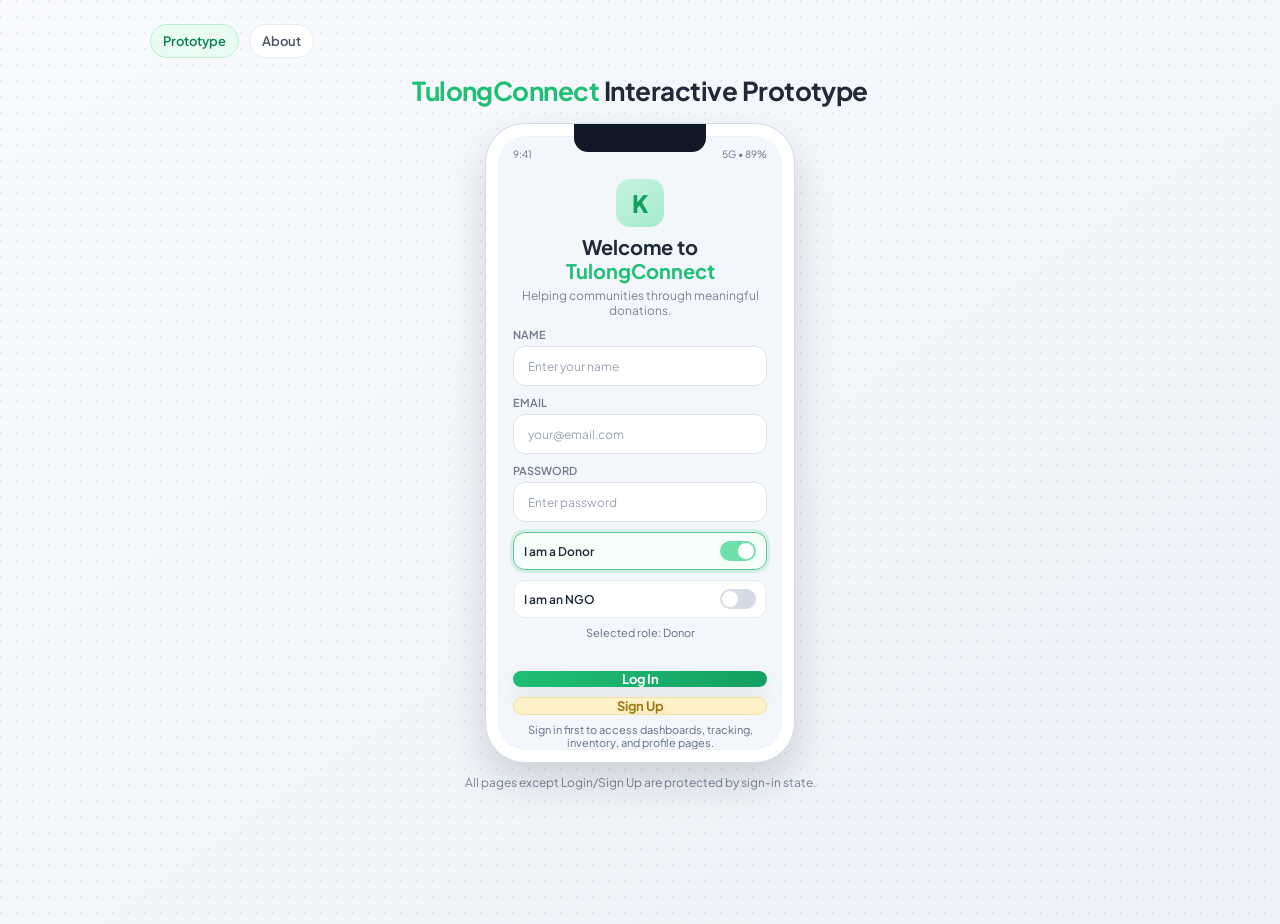
==== commit dbbad5ff: "Update index.html" ====
--- a/index.html
+++ b/index.html
@@ -18,7 +18,6 @@
 
     <div class="title">
       <h1><span class="brand">TulongConnect</span> Interactive Prototype</h1>
-      <p>Role-based donor and NGO flow (sign-in required)</p>
     </div>
 
     <section class="stage">
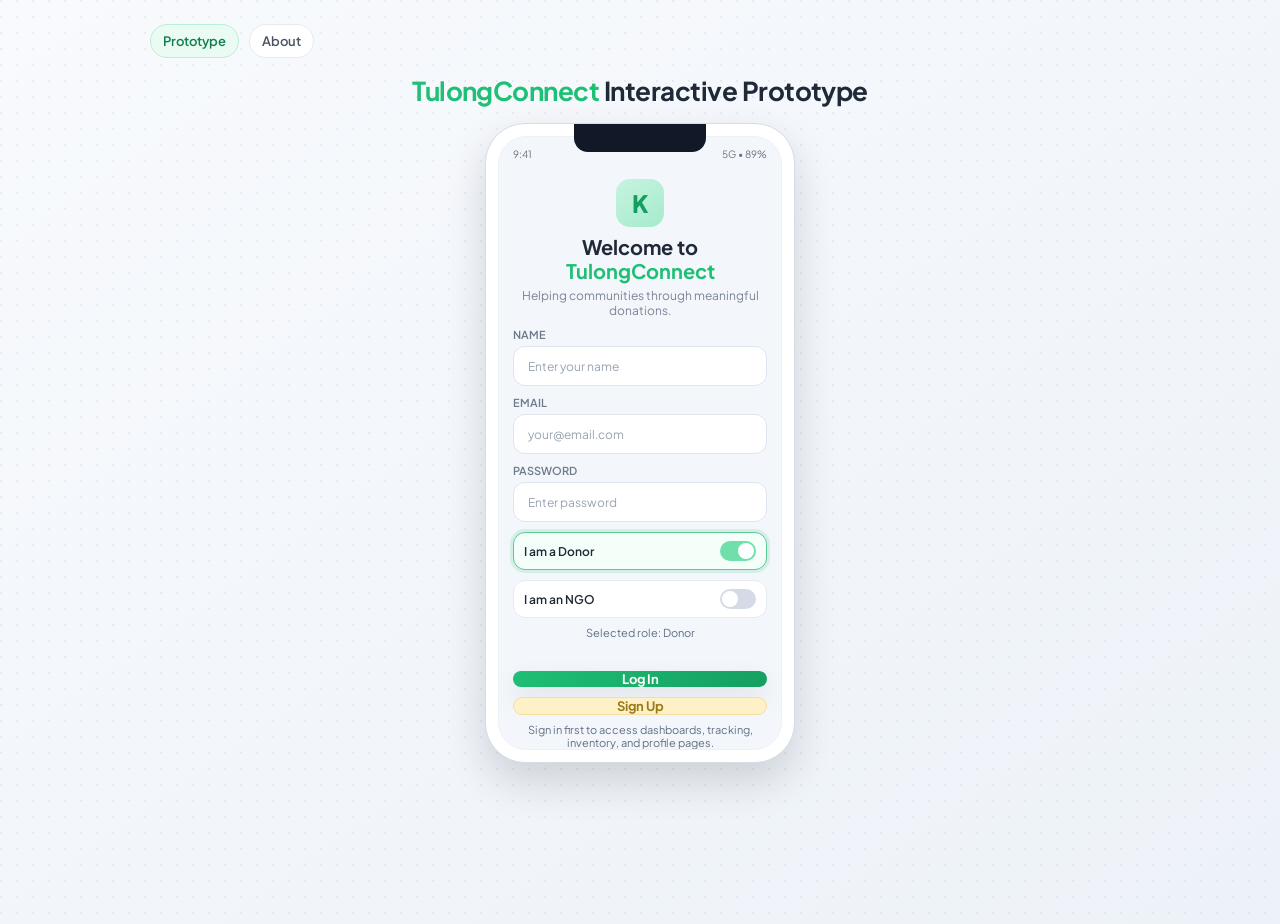
==== commit 32371512: "index.html" ====
--- a/index.html
+++ b/index.html
@@ -216,7 +216,6 @@
           </section>
         </div>
       </div>
-      <p class="hint">All pages except Login/Sign Up are protected by sign-in state.</p>
     </section>
   </main>
 
